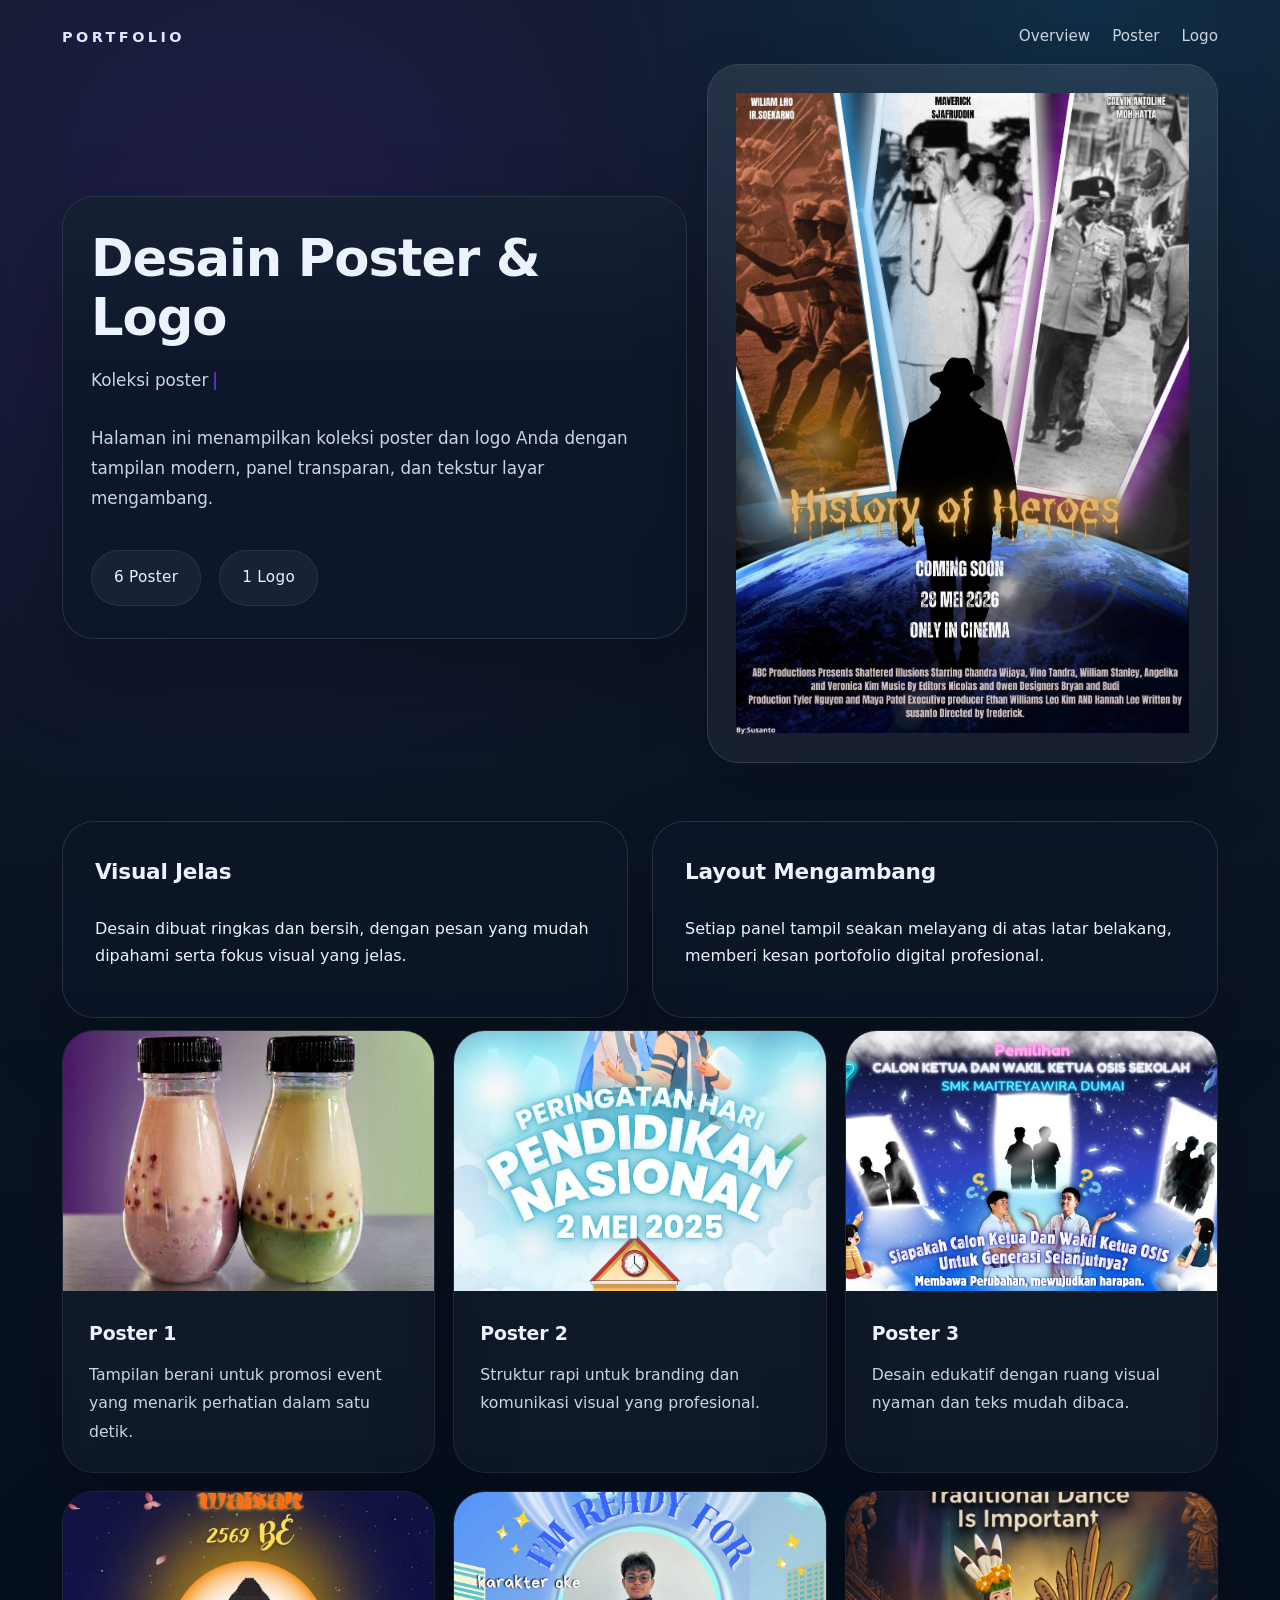
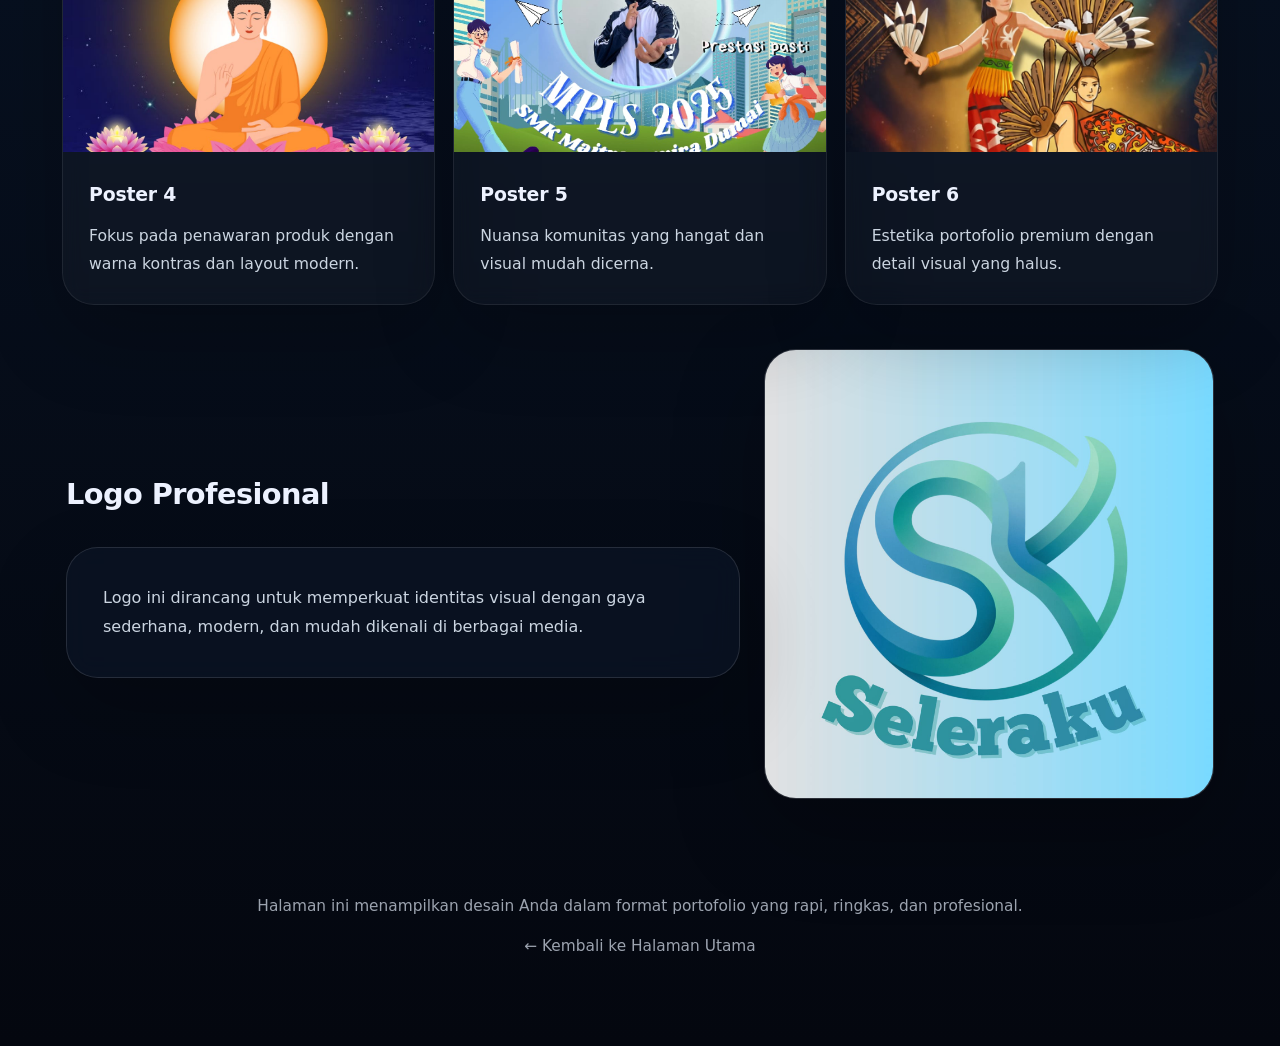
==== index2.html @ 33b12b2a "Update index2.html" ====
<!DOCTYPE html>
<html lang="id">
<head>
  <meta charset="UTF-8" />
  <meta name="viewport" content="width=device-width, initial-scale=1.0" />
  <title>Portofolio Poster & Logo</title>
  <style>
    :root {
      --bg: #07101f;
      --surface: rgba(12, 23, 41, 0.88);
      --surface-soft: rgba(12, 23, 41, 0.6);
      --text: #edf2ff;
      --muted: #9ca3af;
      --accent: #7c3aed;
      --border: rgba(255,255,255,0.12);
      --shadow: 0 32px 80px rgba(0,0,0,0.32);
      --radius: 32px;
      font-family: Inter, system-ui, sans-serif;
    }
    * { box-sizing: border-box; }
    html { scroll-behavior: smooth; }
    body {
      margin: 0;
      min-height: 100vh;
      background: radial-gradient(circle at 20% 10%, rgba(124,58,237,0.16), transparent 22%),
                  radial-gradient(circle at 85% 0%, rgba(14,165,233,0.14), transparent 18%),
                  linear-gradient(180deg, #101a2b 0%, #07101f 60%, #04070f 100%);
      color: var(--text);
      line-height: 1.7;
    }
    body::before {
      content: '';
      position: fixed;
      inset: 0;
      background-image: radial-gradient(circle, rgba(255,255,255,0.08) 1px, transparent 1px);
      background-size: 96px 96px;
      opacity: 0.08;
      pointer-events: none;
    }
    a { color: inherit; text-decoration: none; }
    .page {
      width: min(1180px, calc(100% - 32px));
      margin: 0 auto;
      padding: 24px 0 40px;
    }
    header {
      display: flex;
      justify-content: space-between;
      align-items: center;
      gap: 16px;
      margin-bottom: 18px;
      padding: 0 12px;
    }
    .brand {
      letter-spacing: 0.24em;
      text-transform: uppercase;
      font-size: 0.9rem;
      color: #dbeafe;
      font-weight: 700;
    }
    nav { display: flex; gap: 22px; flex-wrap: wrap; }
    nav a { color: #cbd5e1; font-size: 0.95rem; transition: color 0.2s ease; }
    nav a:hover { color: var(--accent); }
    .hero {
      display: grid;
      grid-template-columns: 1.1fr 0.9fr;
      gap: 20px;
      align-items: center;
      margin-bottom: 22px;
      padding: 0 12px;
    }
    .panel {
      position: relative;
      border-radius: var(--radius);
      background: var(--surface);
      border: 1px solid var(--border);
      box-shadow: var(--shadow);
      overflow: hidden;
      backdrop-filter: blur(12px);
    }
    .panel::before {
      content: '';
      position: absolute;
      inset: 0;
      background: linear-gradient(180deg, rgba(255,255,255,0.04), transparent 40%);
      pointer-events: none;
    }
    .hero-copy {
      padding: 32px 28px;
    }
    .hero-copy h1 {
      margin: 0;
      font-size: clamp(2.6rem, 4vw, 3.8rem);
      line-height: 1.15;
      letter-spacing: -0.02em;
    }
    .typing-text {
      margin: 24px 0 0;
      color: #cbd5e1;
      max-width: 640px;
      font-size: 1.05rem;
      line-height: 1.8;
      min-height: 2.5rem;
      overflow: hidden;
      white-space: nowrap;
    }
    .typing-cursor {
      display: inline-block;
      margin-left: 4px;
      color: var(--accent);
      animation: blink 1.1s step-start infinite;
    }
    @keyframes blink {
      50% { opacity: 0; }
    }
    .hero-copy p {
      margin: 18px 0 0;
      color: #cbd5e1;
      max-width: 640px;
      font-size: 1.05rem;
      line-height: 1.8;
    }
    .hero-meta {
      display: flex;
      flex-wrap: wrap;
      gap: 18px;
      margin-top: 36px;
    }
    .pill {
      padding: 14px 22px;
      border-radius: 999px;
      background: rgba(255,255,255,0.05);
      border: 1px solid rgba(255,255,255,0.08);
      color: #edf2ff;
      font-size: 0.95rem;
      letter-spacing: 0.3px;
      transition: all 0.2s ease;
    }
    .pill:hover {
      background: rgba(255,255,255,0.08);
      transform: translateY(-2px);
    }
    .screen-card {
      padding: 28px;
      display: grid;
      gap: 20px;
    }
    .floating-screen {
      position: relative;
      border-radius: 32px;
      overflow: hidden;
      background: rgba(255,255,255,0.05);
      border: 1px solid rgba(255,255,255,0.12);
      box-shadow: 0 30px 70px rgba(0,0,0,0.24);
      transform: translateY(-4px);
      transition: transform 0.24s ease, box-shadow 0.24s ease;
      min-height: 360px;
    }
    .floating-screen:hover { transform: translateY(-12px); box-shadow: 0 50px 100px rgba(0,0,0,0.32); }
    .floating-screen img {
      display: block;
      width: 100%;
      height: 100%;
      object-fit: cover;
    }
    .info-grid {
      display: grid;
       gap: 24px;
       grid-template-columns: repeat(2, 1fr);
       margin: 54px 0 0;
       padding: 0 12px;
    }
    .info-card {
      padding: 32px;
      border-radius: var(--radius);
      background: var(--surface-soft);
      border: 1px solid var(--border);
      box-shadow: 0 32px 80px rgba(0,0,0,0.22);
      backdrop-filter: blur(14px);
    }
    .info-card h2 {
      margin: 0 0 24px;
      font-size: 1.35rem;
      font-weight: 600;
      letter-spacing: -0.01em;
    }
    .info-card ul {
      list-style: none;
      padding: 0;
      margin: 0;
    }
    .info-card li {
      margin: 0 0 14px;
      padding-left: 28px;
      position: relative;
      color: #cbd5e1;
      font-size: 1rem;
      line-height: 1.8;
    }
    .info-card li:last-child {
      margin-bottom: 0;
    }
    .info-card li::before {
      content: '✓';
      position: absolute;
      left: 0;
      color: var(--accent);
      font-weight: 600;
      font-size: 1.1rem;
    }
    .poster-grid {
      display: grid;
      gap: 18px;
      grid-template-columns: repeat(auto-fit, minmax(300px, 1fr));
      margin: 12px 12px 0;
    }
    .poster-card {
      border-radius: var(--radius);
      overflow: hidden;
      background: rgba(255,255,255,0.03);
      border: 1px solid rgba(255,255,255,0.08);
      box-shadow: 0 32px 80px rgba(0,0,0,0.22);
      transition: transform 0.3s ease, box-shadow 0.3s ease;
      backdrop-filter: blur(10px);
    }
    .poster-card:hover { transform: translateY(-8px); box-shadow: 0 40px 95px rgba(0,0,0,0.28); }
    .poster-card img { width: 100%; height: 260px; object-fit: cover; display: block; }
    .poster-card .content { padding: 26px; }
    .poster-card h3 { margin: 0 0 12px; font-size: 1.18rem; letter-spacing: -0.01em; }
    .poster-card p { margin: 0; color: #cbd5e1; font-size: 0.98rem; line-height: 1.8; }
    .logo-section {
      margin: 44px 16px 0;
      display: grid;
      gap: 24px;
      grid-template-columns: 1.2fr 0.8fr;
      align-items: center;
    }
    .logo-panel {
      padding: 36px;
      border-radius: var(--radius);
      background: var(--surface-soft);
      border: 1px solid var(--border);
      box-shadow: 0 32px 80px rgba(0,0,0,0.22);
      backdrop-filter: blur(14px);
    }
    .logo-panel h2 { margin: 0 0 16px; font-size: 1.35rem; letter-spacing: -0.01em; }
    .logo-panel p { margin: 0; color: #cbd5e1; line-height: 1.8; font-size: 1rem; }
    .logo-frame {
      border-radius: var(--radius);
      overflow: hidden;
      background: rgba(255,255,255,0.04);
      border: 1px solid rgba(255,255,255,0.12);
      box-shadow: 0 32px 90px rgba(0,0,0,0.28);
    }
    .logo-frame img { width: 100%; display: block; object-fit: contain; }
    .footer {
      margin: 48px 12px 0;
      text-align: center;
      color: var(--muted);
      font-size: 0.96rem;
      padding: 32px 0;
      line-height: 1.6;
    }
    main img {
      cursor: zoom-in;
      transition: transform 0.2s ease;
    }
    main img:hover {
      transform: scale(1.02);
    }
    .modal {
      position: fixed;
      inset: 0;
      display: none;
      align-items: center;
      justify-content: center;
      background: rgba(0,0,0,0.88);
      z-index: 9999;
      padding: 16px;
      overflow: hidden;
    }
    .modal.open {
      display: flex;
    }
    .modal-content {
      position: relative;
      display: flex;
      align-items: center;
      justify-content: center;
      max-width: min(100%, calc(100vw - 32px));
      max-height: min(100%, calc(100vh - 32px));
      width: min(100%, calc(100vw - 32px));
      height: min(100%, calc(100vh - 32px));
    }
    .modal-content img {
      width: auto;
      max-width: 100%;
      height: auto;
      max-height: 100%;
      border-radius: 24px;
      box-shadow: 0 30px 80px rgba(0,0,0,0.45);
      display: block;
    }
    .modal-close {
      position: absolute;
      top: -12px;
      right: -12px;
      width: 42px;
      height: 42px;
      border-radius: 50%;
      border: 1px solid rgba(255,255,255,0.18);
      background: rgba(15,23,42,0.94);
      color: #fff;
      font-size: 1.2rem;
      display: flex;
      align-items: center;
      justify-content: center;
      cursor: pointer;
      box-shadow: 0 16px 36px rgba(0,0,0,0.35);
    }
    .modal-close:hover {
      background: rgba(124,58,237,0.9);
    }
    @media (max-width: 980px) {
      .hero { grid-template-columns: 1fr; }
      .info-grid, .logo-section { grid-template-columns: 1fr; }
    }
    @media (max-width: 680px) {
      header { flex-direction: column; align-items: flex-start; }
      .page { padding: 20px 0 32px; }
      .poster-card img { height: 220px; }
      .floating-screen { min-height: 320px; }
      .hero-copy { padding: 28px 24px; }
      .hero-stack { padding: 0; }
    }
  </style>
</head>
<body>
  <main class="page">
    <header>
      <div class="brand">PORTFOLIO</div>
      <nav>
        <a href="#overview">Overview</a>
        <a href="#posters">Poster</a>
        <a href="#logo">Logo</a>
      </nav>
    </header>

    <section class="hero">
      <div class="panel hero-copy">
        <h1>Desain Poster & Logo</h1>
        <p class="typing-text"><span id="typed-text"></span><span class="typing-cursor">|</span></p>
        <p>Halaman ini menampilkan koleksi poster dan logo Anda dengan tampilan modern, panel transparan, dan tekstur layar mengambang.</p>
        <div class="hero-meta">
          <span class="pill">6 Poster</span>
          <span class="pill">1 Logo</span>
        </div>
      </div>

      <div class="panel screen-card floating-screen">
        <img src="assets/poster.jpeg" alt="Tampilan poster mengambang" />
      </div>
    </section>

    <section id="overview" class="info-grid">
      <div class="info-card">
        <h2>Visual Jelas</h2>
        <p>Desain dibuat ringkas dan bersih, dengan pesan yang mudah dipahami serta fokus visual yang jelas.</p>
      </div>
      <div class="info-card">
        <h2>Layout Mengambang</h2>
        <p>Setiap panel tampil seakan melayang di atas latar belakang, memberi kesan portofolio digital profesional.</p>
      </div>
    </section>

    <section id="posters" class="section">
      <div class="poster-grid">
        <article class="poster-card">
          <img src="assets/poster1.jpeg" alt="Poster 1" />
          <div class="content">
            <h3>Poster 1</h3>
            <p>Tampilan berani untuk promosi event yang menarik perhatian dalam satu detik.</p>
          </div>
        </article>
        <article class="poster-card">
          <img src="assets/poster2.jpeg" alt="Poster 2" />
          <div class="content">
            <h3>Poster 2</h3>
            <p>Struktur rapi untuk branding dan komunikasi visual yang profesional.</p>
          </div>
        </article>
        <article class="poster-card">
          <img src="assets/poster3.jpeg" alt="Poster 3" />
          <div class="content">
            <h3>Poster 3</h3>
            <p>Desain edukatif dengan ruang visual nyaman dan teks mudah dibaca.</p>
          </div>
        </article>
        <article class="poster-card">
          <img src="assets/poster4.jpeg" alt="Poster 4" />
          <div class="content">
            <h3>Poster 4</h3>
            <p>Fokus pada penawaran produk dengan warna kontras dan layout modern.</p>
          </div>
        </article>
        <article class="poster-card">
          <img src="assets/poster5.jpeg" alt="Poster 5" />
          <div class="content">
            <h3>Poster 5</h3>
            <p>Nuansa komunitas yang hangat dan visual mudah dicerna.</p>
          </div>
        </article>
        <article class="poster-card">
          <img src="assets/poster7.jpeg" alt="Poster 6" />
          <div class="content">
            <h3>Poster 6</h3>
            <p>Estetika portofolio premium dengan detail visual yang halus.</p>
          </div>
        </article>
      </div>
    </section>

    <section id="logo" class="logo-section">
      <div>
        <h2 style="font-size: 1.8rem; font-weight: 700; margin: 0 0 28px; letter-spacing: -0.02em;">Logo Profesional</h2>
        <div class="logo-panel">
          <p>Logo ini dirancang untuk memperkuat identitas visual dengan gaya sederhana, modern, dan mudah dikenali di berbagai media.</p>
        </div>
      </div>
      <div class="logo-frame">
        <img src="assets/poster6.jpeg" alt="Logo presentasi" />
      </div>
    </section>

    <footer class="footer">
      <p>Halaman ini menampilkan desain Anda dalam format portofolio yang rapi, ringkas, dan profesional.</p>
      <p><a class="back-link" href="index4.html">← Kembali ke Halaman Utama</a></p>
    </footer>
  </main>

  <div class="modal" id="imageModal" aria-hidden="true">
    <div class="modal-content">
      <button class="modal-close" id="modalClose" aria-label="Tutup tampilan gambar">×</button>
      <img id="modalImage" src="" alt="Gambar diperbesar" />
    </div>
  </div>

  <script>
    const modal = document.getElementById('imageModal');
    const modalImage = document.getElementById('modalImage');
    const modalClose = document.getElementById('modalClose');

    const openImageModal = (src, alt) => {
      modalImage.src = src;
      modalImage.alt = alt || 'Gambar diperbesar';
      modal.classList.add('open');
      modal.setAttribute('aria-hidden', 'false');
      document.body.style.overflow = 'hidden';
    };

    const closeImageModal = () => {
      modal.classList.remove('open');
      modal.setAttribute('aria-hidden', 'true');
      document.body.style.overflow = '';
      modalImage.src = '';
    };

    document.querySelectorAll('main img').forEach(img => {
      img.addEventListener('click', () => openImageModal(img.src, img.alt));
    });

    modalClose.addEventListener('click', closeImageModal);
    modal.addEventListener('click', event => {
      if (event.target === modal) {
        closeImageModal();
      }
    });

    document.addEventListener('keydown', event => {
      if (event.key === 'Escape' && modal.classList.contains('open')) {
        closeImageModal();
      }
    });

    const typedText = document.getElementById('typed-text');
    const typeMessages = [
      'Koleksi poster yang kuat dan berkelas',
      'Logo modern dengan tampilan tegas',
      'Desain visual profesional untuk branding Anda'
    ];
    let typeIndex = 0;
    let charIndex = 0;
    const typingSpeed = 80;
    const erasingSpeed = 40;
    const pauseDelay = 1700;

    function typeWriter() {
      if (!typedText) return;
      const currentText = typeMessages[typeIndex];
      if (charIndex < currentText.length) {
        typedText.textContent += currentText.charAt(charIndex);
        charIndex++;
        setTimeout(typeWriter, typingSpeed);
      } else {
        setTimeout(eraseWriter, pauseDelay);
      }
    }

    function eraseWriter() {
      if (!typedText) return;
      if (charIndex > 0) {
        typedText.textContent = typedText.textContent.slice(0, -1);
        charIndex--;
        setTimeout(eraseWriter, erasingSpeed);
      } else {
        typeIndex = (typeIndex + 1) % typeMessages.length;
        setTimeout(typeWriter, 500);
      }
    }

    document.addEventListener('DOMContentLoaded', () => {
      if (typedText) {
        setTimeout(typeWriter, 600);
      }
    });
  </script>
</body>
</html>
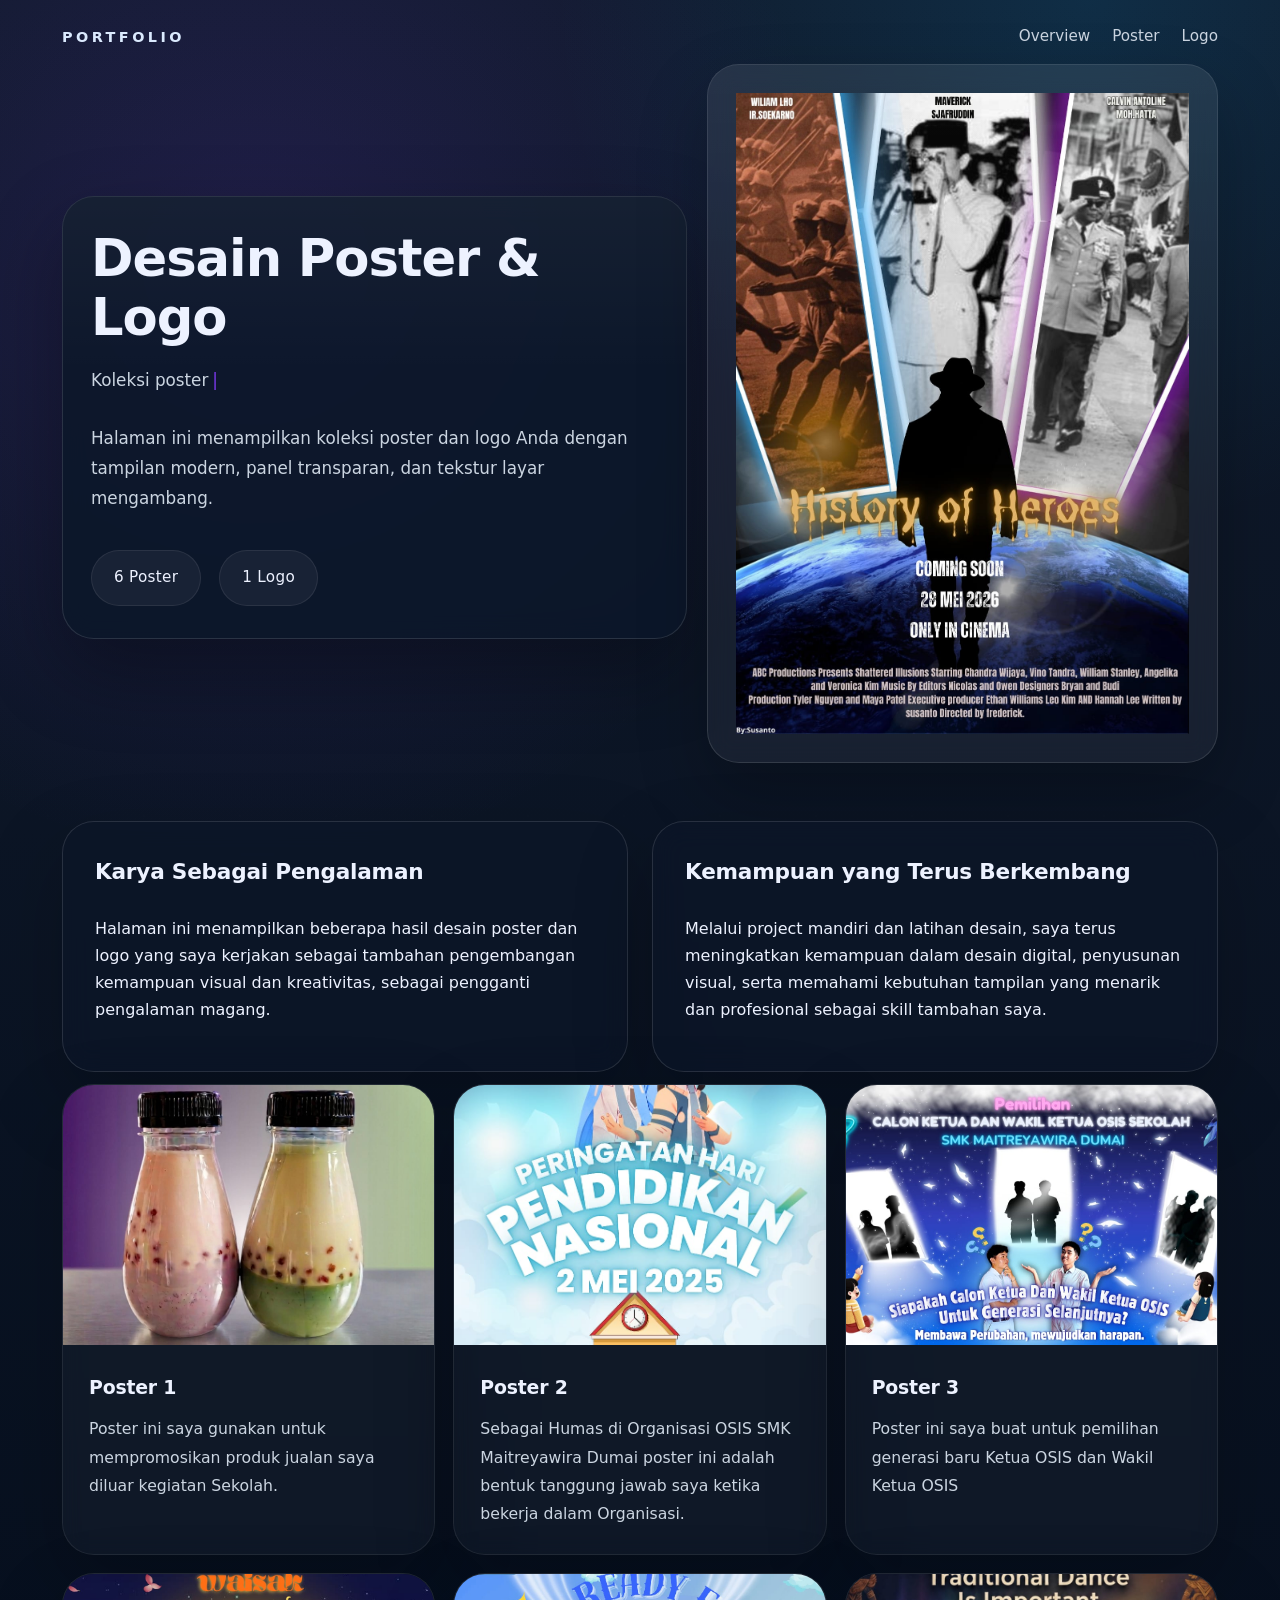
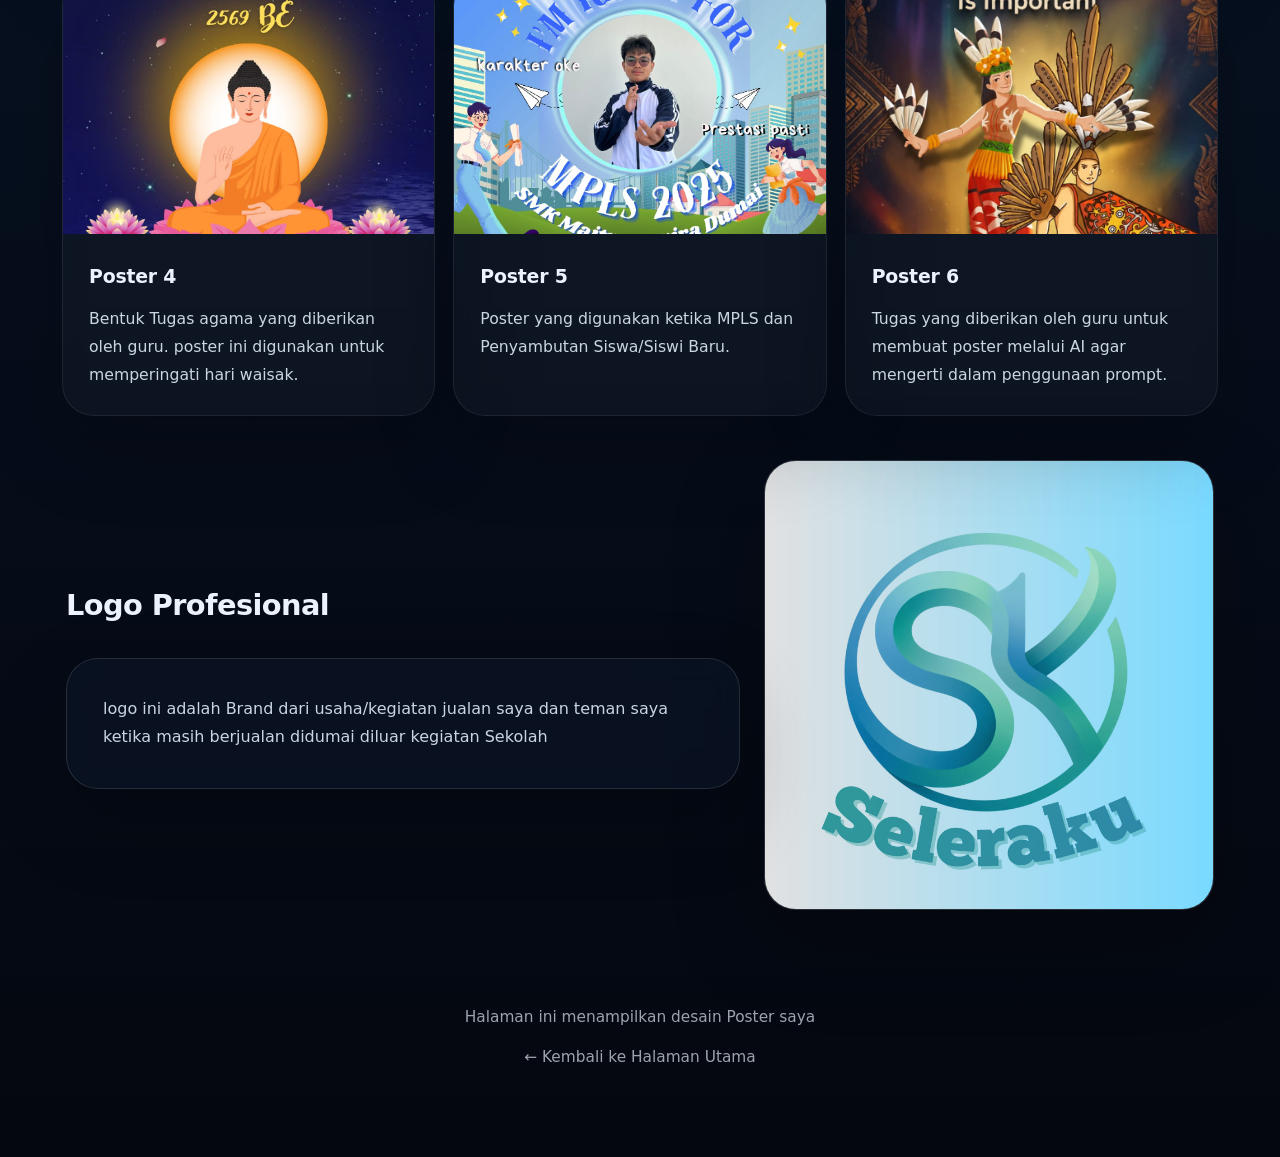
==== commit 78624c31: "Update index2.html" ====
--- a/index2.html
+++ b/index2.html
@@ -364,12 +364,12 @@
 
     <section id="overview" class="info-grid">
       <div class="info-card">
-        <h2>Visual Jelas</h2>
-        <p>Desain dibuat ringkas dan bersih, dengan pesan yang mudah dipahami serta fokus visual yang jelas.</p>
+        <h2>Karya Sebagai Pengalaman</h2>
+        <p>Halaman ini menampilkan beberapa hasil desain poster dan logo yang saya kerjakan sebagai tambahan pengembangan kemampuan visual dan kreativitas, sebagai pengganti pengalaman magang.</p>
       </div>
       <div class="info-card">
-        <h2>Layout Mengambang</h2>
-        <p>Setiap panel tampil seakan melayang di atas latar belakang, memberi kesan portofolio digital profesional.</p>
+        <h2>Kemampuan yang Terus Berkembang</h2>
+        <p>Melalui project mandiri dan latihan desain, saya terus meningkatkan kemampuan dalam desain digital, penyusunan visual, serta memahami kebutuhan tampilan yang menarik dan profesional sebagai skill tambahan saya.</p>
       </div>
     </section>
 
@@ -379,42 +379,42 @@
           <img src="assets/poster1.jpeg" alt="Poster 1" />
           <div class="content">
             <h3>Poster 1</h3>
-            <p>Tampilan berani untuk promosi event yang menarik perhatian dalam satu detik.</p>
+            <p>Poster ini saya gunakan untuk mempromosikan produk jualan saya diluar kegiatan Sekolah.</p>
           </div>
         </article>
         <article class="poster-card">
           <img src="assets/poster2.jpeg" alt="Poster 2" />
           <div class="content">
             <h3>Poster 2</h3>
-            <p>Struktur rapi untuk branding dan komunikasi visual yang profesional.</p>
+            <p>Sebagai Humas di Organisasi OSIS SMK Maitreyawira Dumai poster ini adalah bentuk tanggung jawab saya ketika bekerja dalam Organisasi.</p>
           </div>
         </article>
         <article class="poster-card">
           <img src="assets/poster3.jpeg" alt="Poster 3" />
           <div class="content">
             <h3>Poster 3</h3>
-            <p>Desain edukatif dengan ruang visual nyaman dan teks mudah dibaca.</p>
+            <p>Poster ini saya buat untuk pemilihan generasi baru Ketua OSIS dan Wakil Ketua OSIS</p>
           </div>
         </article>
         <article class="poster-card">
           <img src="assets/poster4.jpeg" alt="Poster 4" />
           <div class="content">
             <h3>Poster 4</h3>
-            <p>Fokus pada penawaran produk dengan warna kontras dan layout modern.</p>
+            <p>Bentuk Tugas agama yang diberikan oleh guru. poster ini digunakan untuk memperingati hari waisak.</p>
           </div>
         </article>
         <article class="poster-card">
           <img src="assets/poster5.jpeg" alt="Poster 5" />
           <div class="content">
             <h3>Poster 5</h3>
-            <p>Nuansa komunitas yang hangat dan visual mudah dicerna.</p>
+            <p>Poster yang digunakan ketika MPLS dan Penyambutan Siswa/Siswi Baru.</p>
           </div>
         </article>
         <article class="poster-card">
           <img src="assets/poster7.jpeg" alt="Poster 6" />
           <div class="content">
             <h3>Poster 6</h3>
-            <p>Estetika portofolio premium dengan detail visual yang halus.</p>
+            <p>Tugas yang diberikan oleh guru untuk membuat poster melalui AI agar mengerti dalam penggunaan prompt.</p>
           </div>
         </article>
       </div>
@@ -424,7 +424,7 @@
       <div>
         <h2 style="font-size: 1.8rem; font-weight: 700; margin: 0 0 28px; letter-spacing: -0.02em;">Logo Profesional</h2>
         <div class="logo-panel">
-          <p>Logo ini dirancang untuk memperkuat identitas visual dengan gaya sederhana, modern, dan mudah dikenali di berbagai media.</p>
+          <p>logo ini adalah Brand dari usaha/kegiatan jualan saya dan teman saya ketika masih berjualan didumai diluar kegiatan Sekolah</p>
         </div>
       </div>
       <div class="logo-frame">
@@ -433,8 +433,8 @@
     </section>
 
     <footer class="footer">
-      <p>Halaman ini menampilkan desain Anda dalam format portofolio yang rapi, ringkas, dan profesional.</p>
-      <p><a class="back-link" href="index4.html">← Kembali ke Halaman Utama</a></p>
+      <p>Halaman ini menampilkan desain Poster saya</p>
+      <p><a class="back-link" href="index.html">← Kembali ke Halaman Utama</a></p>
     </footer>
   </main>
 
